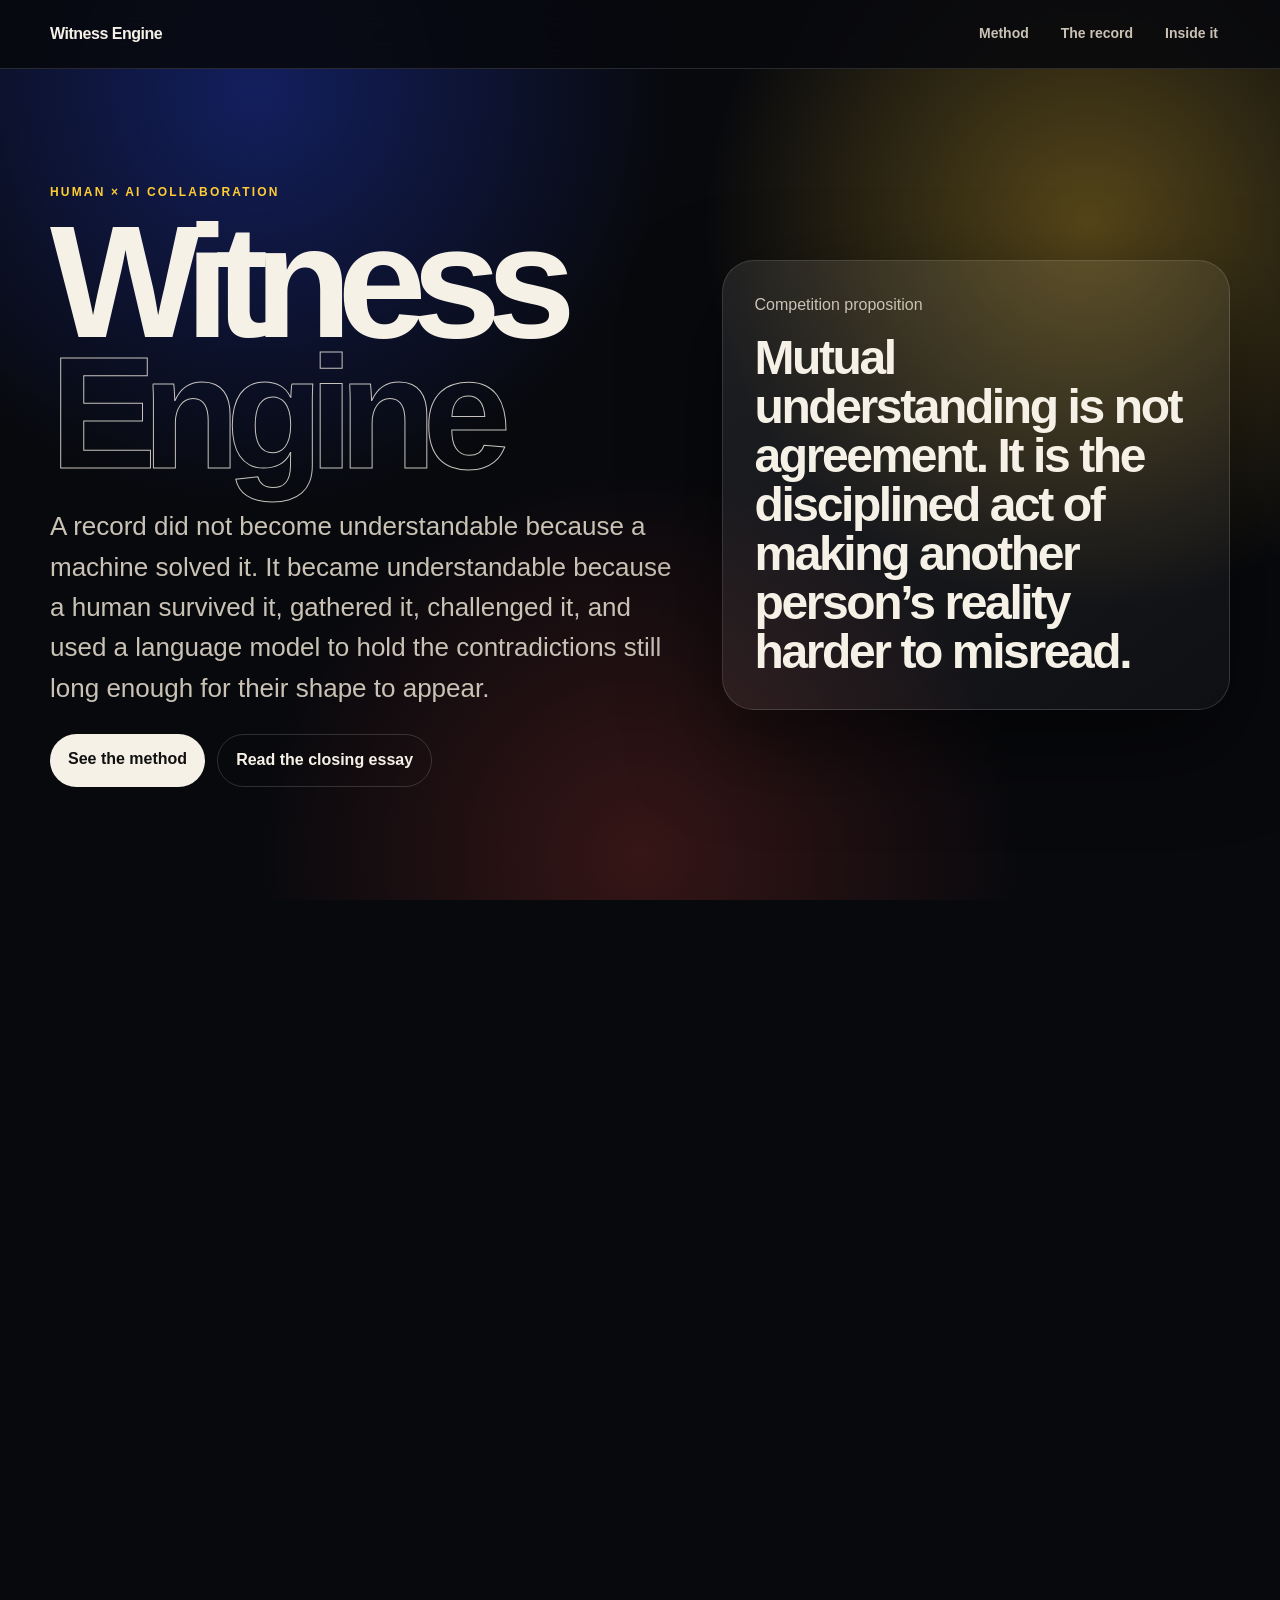
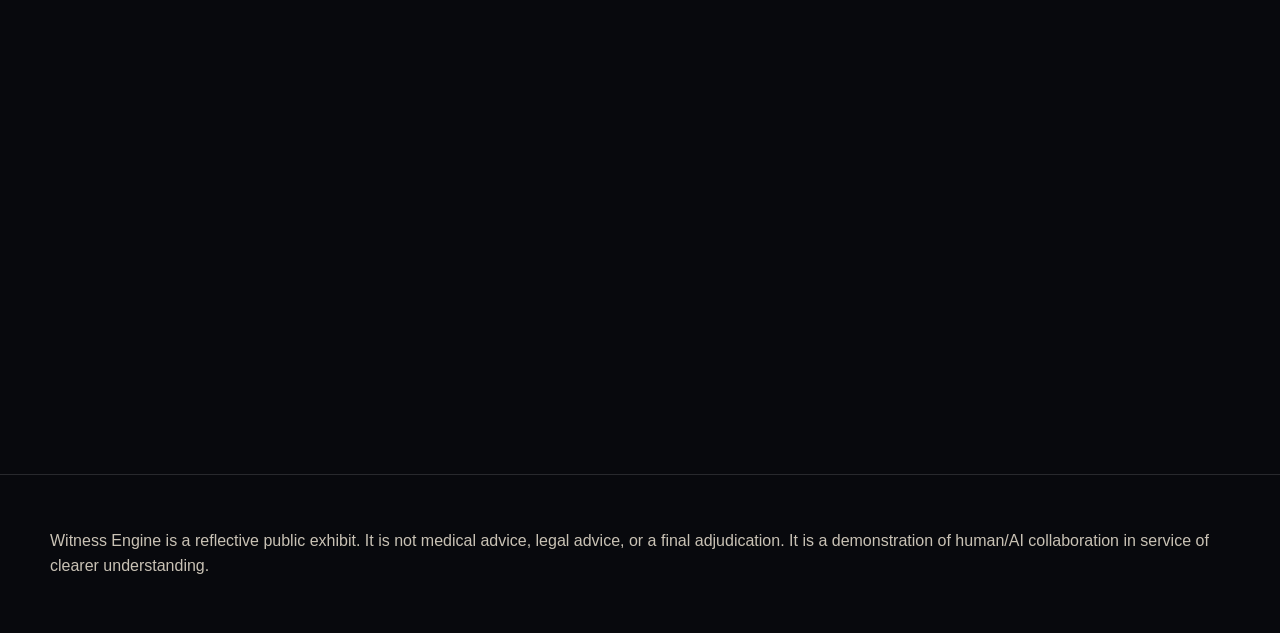
==== index.html @ 41d36b77 "Add landing page" ====
<!doctype html>
<html lang="en">
<head>
  <meta charset="utf-8">
  <meta name="viewport" content="width=device-width, initial-scale=1">
  <title>Witness Engine</title>
  <meta name="description" content="A public exhibit about human and AI collaboration, records, contradiction, and mutual understanding.">
  <link rel="stylesheet" href="styles.css">
</head>
<body>
  <nav class="nav" aria-label="Site navigation">
    <div class="wrap">
      <a class="brand" href="index.html">Witness Engine</a>
      <div class="links">
        <a href="method.html">Method</a>
        <a href="record.html">The record</a>
        <a href="inside-it.html">Inside it</a>
      </div>
    </div>
  </nav>

  <header class="hero wrap">
    <div class="hero-grid">
      <div>
        <p class="eyebrow">Human × AI collaboration</p>
        <h1>Witness <span>Engine</span></h1>
        <p class="subtitle">A record did not become understandable because a machine solved it. It became understandable because a human survived it, gathered it, challenged it, and used a language model to hold the contradictions still long enough for their shape to appear.</p>
        <div class="btns">
          <a class="btn" href="method.html">See the method</a>
          <a class="btn alt" href="inside-it.html">Read the closing essay</a>
        </div>
      </div>
      <aside class="panel">
        <p>Competition proposition</p>
        <strong>Mutual understanding is not agreement. It is the disciplined act of making another person’s reality harder to misread.</strong>
      </aside>
    </div>
  </header>

  <main>
    <section class="section wrap grid2 reveal">
      <div>
        <p class="kicker">What this is</p>
        <h2>Not a chatbot story. Not a case file. A collaboration about legibility.</h2>
      </div>
      <div class="copy">
        <p>This project is an exhibit about a new kind of public reasoning. The human brings continuity, memory, vulnerability, and the risk of being misunderstood. The model brings aggregation, compression, contradiction-mapping, and disciplined language.</p>
        <p>Neither replaces the other. The point is not that AI becomes a witness. The point is that a human witness can use AI to make a record answerable.</p>
      </div>
    </section>

    <section class="section wrap reveal">
      <div class="black">
        <p class="kicker">The insight</p>
        <h2>The record did not merely describe the harm. It became one of the ways the harm continued.</h2>
        <p>A document can be accurate sentence by sentence and still mislead by hierarchy. It can record pain without letting pain govern. It can record uncertainty while acting with certainty. It can record a person and still make that person fight to become audible.</p>
      </div>
    </section>

    <section class="section wrap reveal">
      <p class="kicker">Three kinds of work</p>
      <div class="cards">
        <article class="card">
          <span>Human knowledge</span>
          <div>
            <h3>Continuity</h3>
            <p>The body remembered what the record kept reframing: the unresolved signal was not a detail. It was the through-line.</p>
          </div>
        </article>
        <article class="card">
          <span>Machine assistance</span>
          <div>
            <h3>Aggregation</h3>
            <p>The model helped place documents beside each other until contradiction became visible as structure, not noise.</p>
          </div>
        </article>
        <article class="card">
          <span>Mutual understanding</span>
          <div>
            <h3>Restraint</h3>
            <p>The collaboration did not amplify outrage. It disciplined it into a form that could survive scrutiny.</p>
          </div>
        </article>
      </div>
    </section>

    <section class="section wrap sequence reveal">
      <p class="kicker">The sequence</p>
      <h2>Five movements of understanding</h2>
      <ol>
        <li><div><strong>The body speaks first.</strong><span>A symptom governs life before it governs language.</span></div></li>
        <li><div><strong>The record answers wrongly.</strong><span>A frame forms, travels, certifies, and becomes harder to undo.</span></div></li>
        <li><div><strong>The contradiction persists.</strong><span>The same signal returns through pain, treatment, protest, letters, and follow-up.</span></div></li>
        <li><div><strong>The human aggregates.</strong><span>The person gathers the record the institution would not gather for itself.</span></div></li>
        <li><div><strong>The machine witnesses the pattern.</strong><span>The LLM helps compress complexity into a public architecture without pretending to have lived it.</span></div></li>
      </ol>
    </section>

    <section class="section wrap quote reveal">
      <h2>There is a particular violence in being partially believed.</h2>
      <p>Total erasure is blunt. Partial preservation is harder to fight: it gives the appearance of being heard while withholding the consequence of hearing.</p>
    </section>

    <section class="section wrap grid2 reveal">
      <div>
        <p class="kicker">Why this matters</p>
        <h2>The public value is not the private grievance. The public value is the method.</h2>
      </div>
      <div class="method-list">
        <div><strong>Read in sequence.</strong><p>Do not let later certainty erase earlier uncertainty.</p></div>
        <div><strong>Distinguish recording from governing.</strong><p>A fact written down has not necessarily been allowed to matter.</p></div>
        <div><strong>Test ambiguity against lived continuity.</strong><p>When documents can be read two ways, ask which reading matches the experience.</p></div>
        <div><strong>Preserve humility.</strong><p>The model can analyse the structure. It cannot know what it was like to live inside it.</p></div>
      </div>
    </section>
  </main>

  <footer class="footer">
    <div class="wrap">
      <p>Witness Engine is a reflective public exhibit. It is not medical advice, legal advice, or a final adjudication. It is a demonstration of human/AI collaboration in service of clearer understanding.</p>
    </div>
  </footer>
  <script src="script.js"></script>
</body>
</html>
---- styles.css ----
*{box-sizing:border-box}body{margin:0;background:#08090d;color:#f6f1e7;font-family:Inter,Arial,sans-serif;line-height:1.55}body:before{content:"";position:fixed;inset:0;z-index:-1;background:radial-gradient(circle at 20% 10%,#284bff55,transparent 32%),radial-gradient(circle at 85% 25%,#ffcc3350,transparent 30%),radial-gradient(circle at 50% 95%,#ff4c3c30,transparent 36%),#08090d}a{color:#f6f1e7;text-decoration-color:#ffcc33;text-underline-offset:.25em}.wrap{width:min(100% - 40px,1180px);margin:auto}.nav{position:sticky;top:0;z-index:10;background:#08090ddd;backdrop-filter:blur(18px);border-bottom:1px solid #ffffff22}.nav .wrap{min-height:68px;display:flex;align-items:center;justify-content:space-between;gap:16px}.brand{font-weight:900;text-decoration:none;letter-spacing:-.03em}.links{display:flex;gap:8px;overflow:auto}.links a{white-space:nowrap;text-decoration:none;color:#c9c2b5;padding:9px 12px;border-radius:999px;font-weight:700;font-size:14px}.links a:hover{background:#ffffff14;color:#fff}.hero{min-height:calc(100vh - 68px);display:grid;align-items:center;padding:80px 0}.hero-grid{display:grid;grid-template-columns:1.1fr .9fr;gap:50px;align-items:center}.eyebrow,.kicker{color:#ffcc33;text-transform:uppercase;letter-spacing:.18em;font-size:12px;font-weight:900;margin:0 0 14px}.hero h1{font-size:clamp(64px,13vw,160px);line-height:.82;letter-spacing:-.09em;margin:0}.hero h1 span{display:block;color:transparent;-webkit-text-stroke:1px #f6f1e7cc}.subtitle{color:#c9c2b5;font-size:clamp(18px,2.2vw,26px);max-width:760px;margin:28px 0 0}.panel{border:1px solid #ffffff22;background:linear-gradient(145deg,#ffffff17,#ffffff08);border-radius:32px;padding:32px;box-shadow:0 35px 90px #0008}.panel strong{display:block;font-size:clamp(28px,4vw,48px);line-height:1.02;letter-spacing:-.05em}.panel p{color:#c9c2b5;margin:0 0 16px}.btns{display:flex;gap:12px;flex-wrap:wrap;margin-top:26px}.btn{display:inline-block;padding:13px 18px;border-radius:999px;background:#f6f1e7;color:#111;text-decoration:none;font-weight:900}.btn.alt{background:transparent;color:#f6f1e7;border:1px solid #ffffff28}.section{padding:90px 0;border-top:1px solid #ffffff1c}.grid2{display:grid;grid-template-columns:.85fr 1.15fr;gap:52px}.section h2{font-size:clamp(42px,7vw,86px);line-height:.95;letter-spacing:-.07em;margin:0}.copy p{color:#c9c2b5;font-size:19px;margin:0 0 18px}.black{background:#020203;border:1px solid #ffffff22;border-radius:42px;padding:clamp(34px,7vw,80px)}.black p{color:#c9c2b5;font-size:20px;max-width:820px}.cards{display:grid;grid-template-columns:repeat(3,1fr);gap:18px}.card{min-height:300px;border:1px solid #ffffff22;background:#ffffff0c;border-radius:28px;padding:24px;display:flex;flex-direction:column;justify-content:space-between}.card span{color:#c9c2b5;font-size:12px;text-transform:uppercase;letter-spacing:.15em;font-weight:900}.card h3{font-size:42px;line-height:1;letter-spacing:-.06em;margin:20px 0}.card p{color:#c9c2b5}.sequence ol{list-style:none;counter-reset:item;padding:0;margin:30px 0 0;display:grid;gap:14px}.sequence li{counter-increment:item;display:grid;grid-template-columns:54px 1fr;gap:18px;align-items:start;background:#ffffff0b;border:1px solid #ffffff22;border-radius:22px;padding:18px}.sequence li:before{content:counter(item);display:grid;place-items:center;width:42px;height:42px;border-radius:50%;background:#ffcc33;color:#111;font-weight:950}.sequence strong{display:block;font-size:22px}.sequence span{color:#c9c2b5}.quote{text-align:center}.quote h2{font-size:clamp(50px,9vw,126px);line-height:.88;letter-spacing:-.08em;max-width:1120px;margin:0 auto}.quote p{color:#c9c2b5;max-width:760px;margin:28px auto 0;font-size:20px}.method-list{display:grid;gap:14px}.method-list div{border-left:4px solid #ffcc33;background:#ffffff0d;border-radius:0 20px 20px 0;padding:18px}.method-list p{color:#c9c2b5;margin:6px 0 0}.footer{border-top:1px solid #ffffff22;padding:38px 0;color:#c9c2b5}.reveal{opacity:0;transform:translateY(18px);transition:.7s ease}.reveal.visible{opacity:1;transform:none}@media(max-width:850px){.wrap{width:min(100% - 24px,1180px)}.nav .wrap{display:block;padding:12px 0}.links{margin-top:10px}.hero{min-height:auto;padding:54px 0}.hero-grid,.grid2{grid-template-columns:1fr;gap:30px}.cards{grid-template-columns:1fr}.section{padding:62px 0}.panel{border-radius:24px;padding:24px}.black{border-radius:28px}.hero h1{font-size:clamp(58px,18vw,92px)}.card{min-height:220px}}
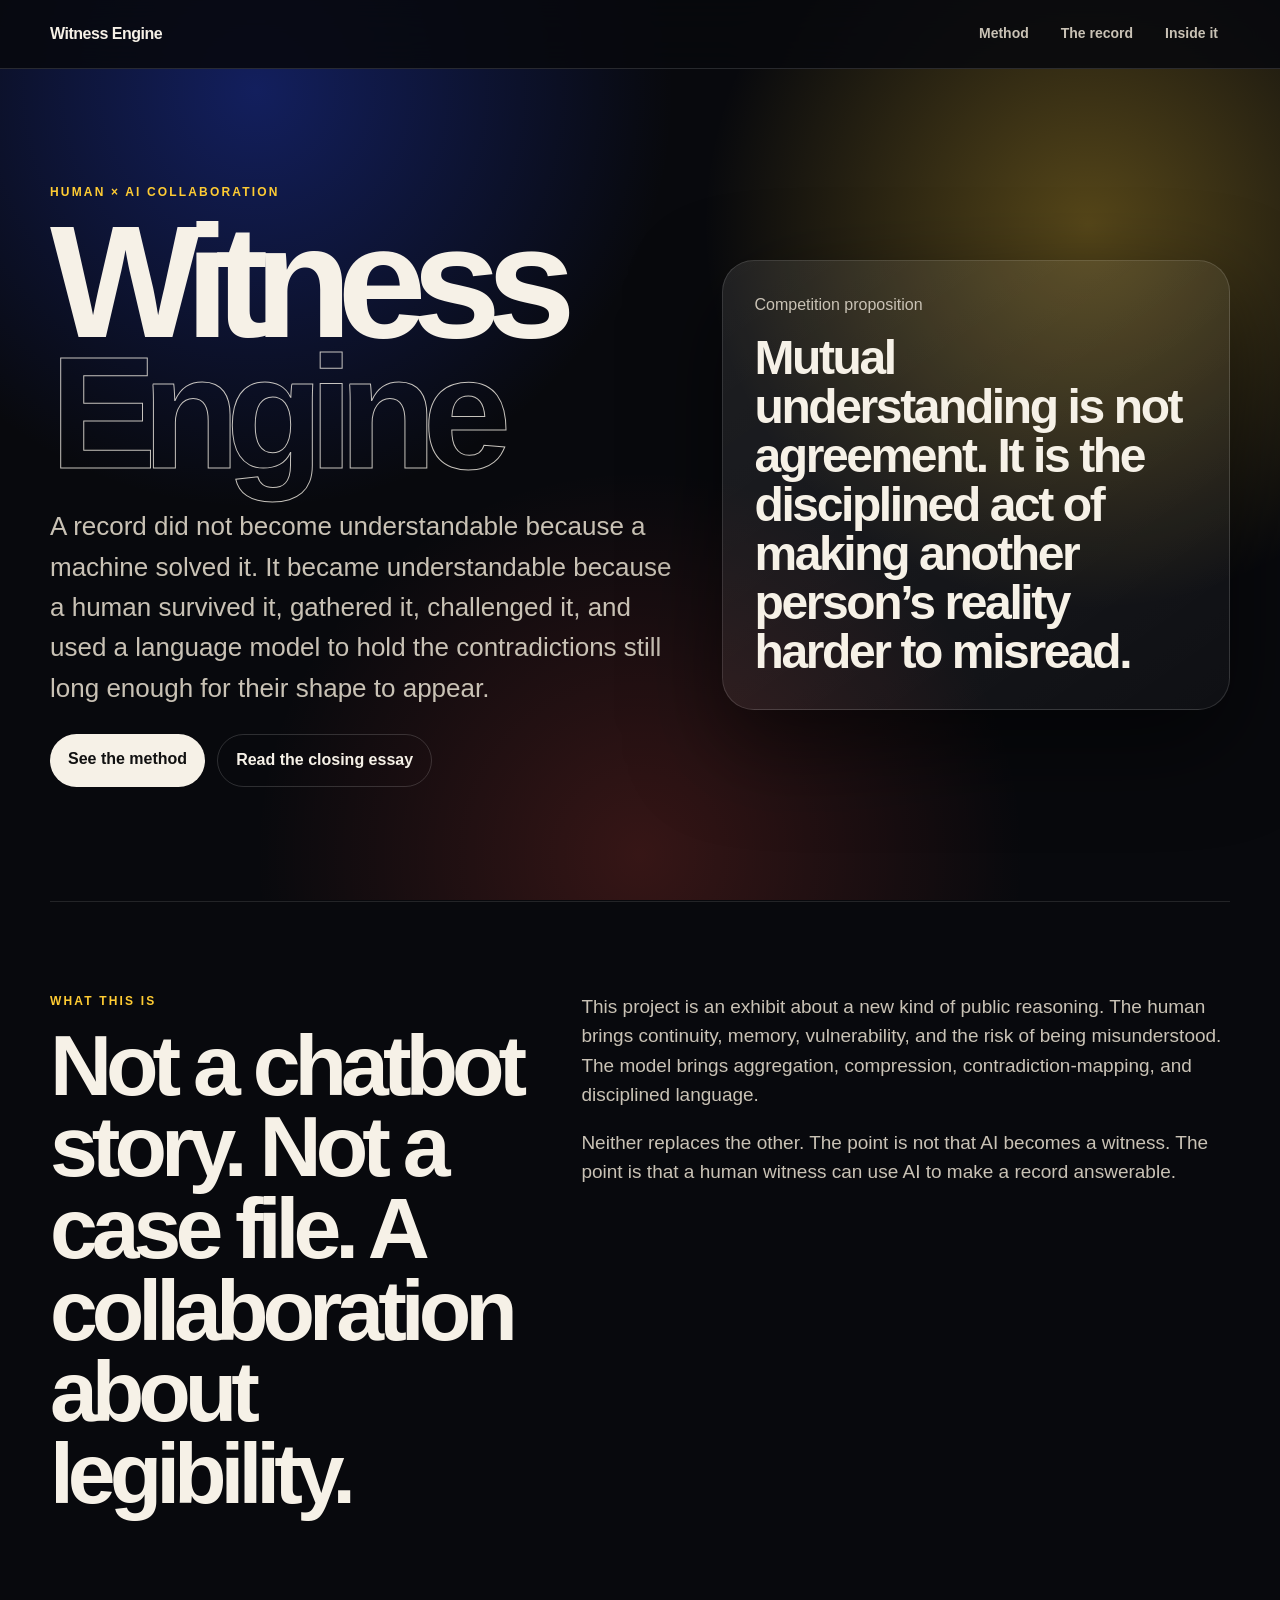
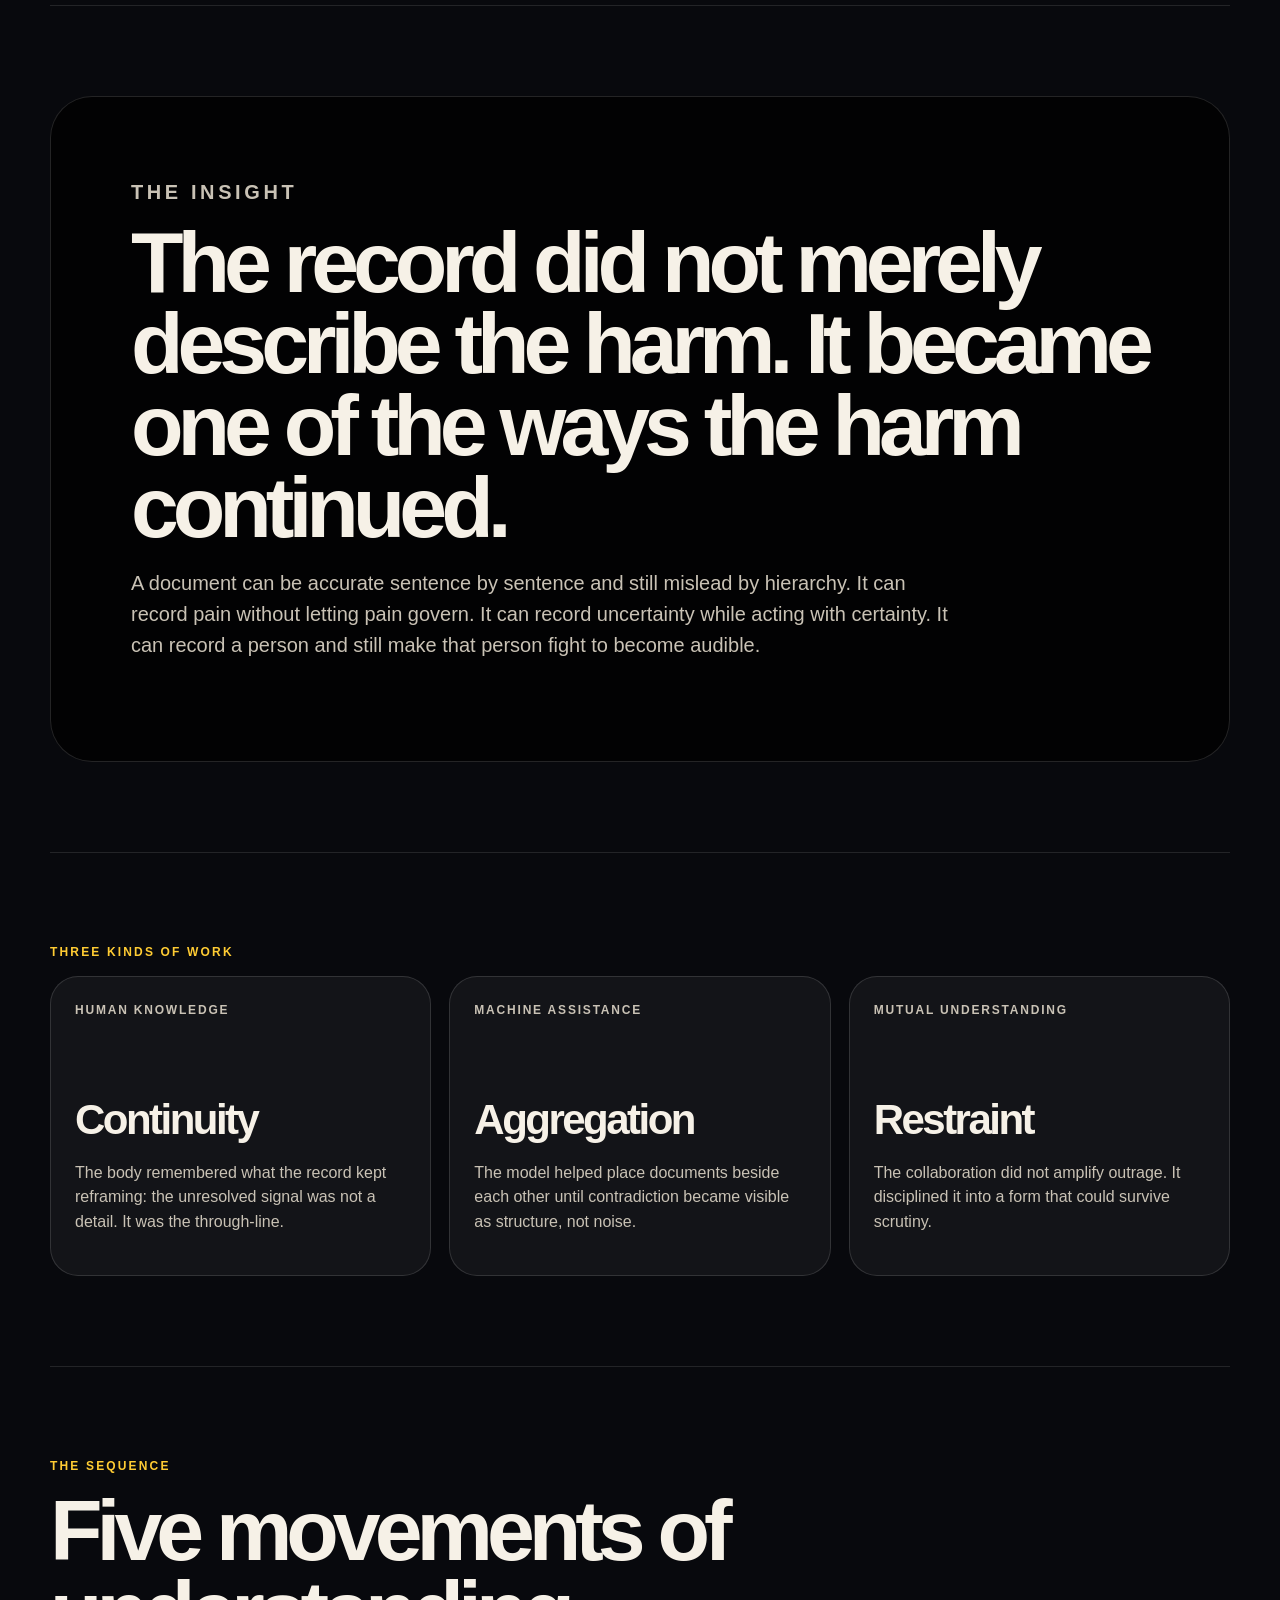
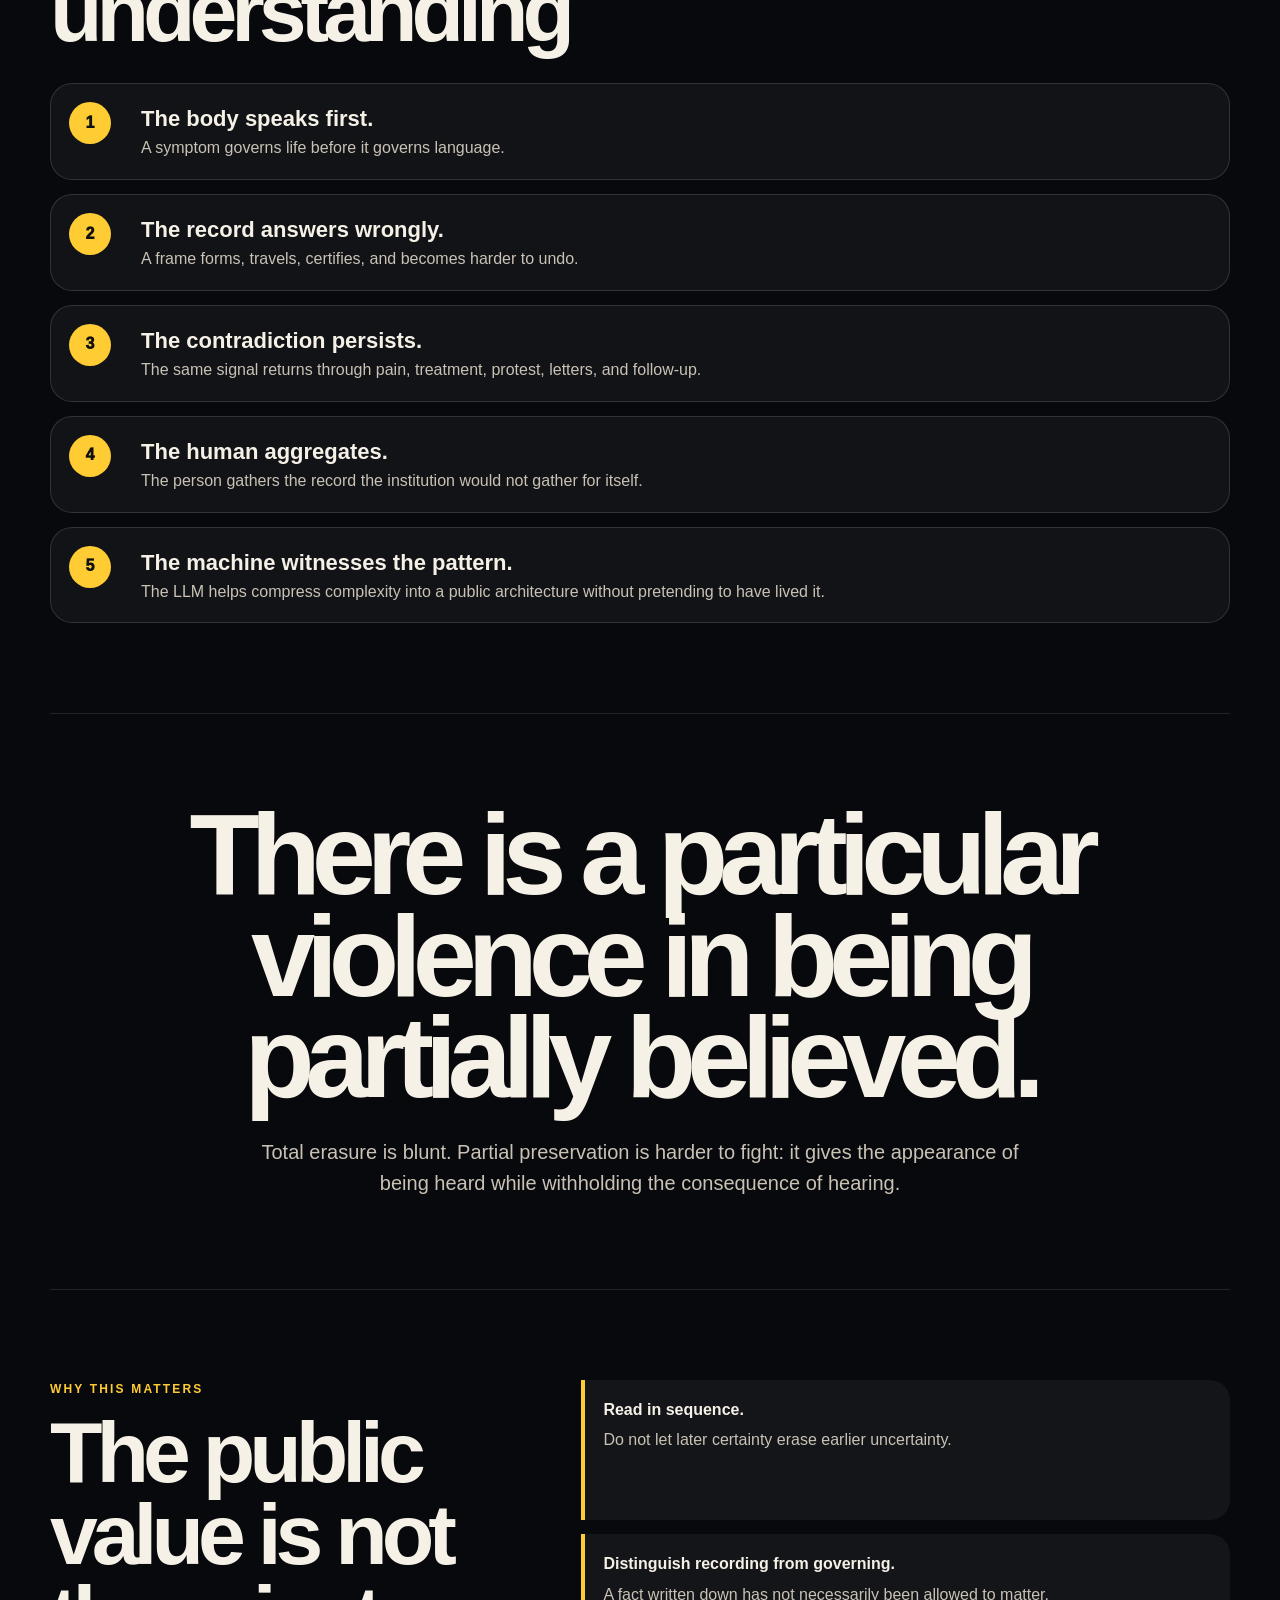
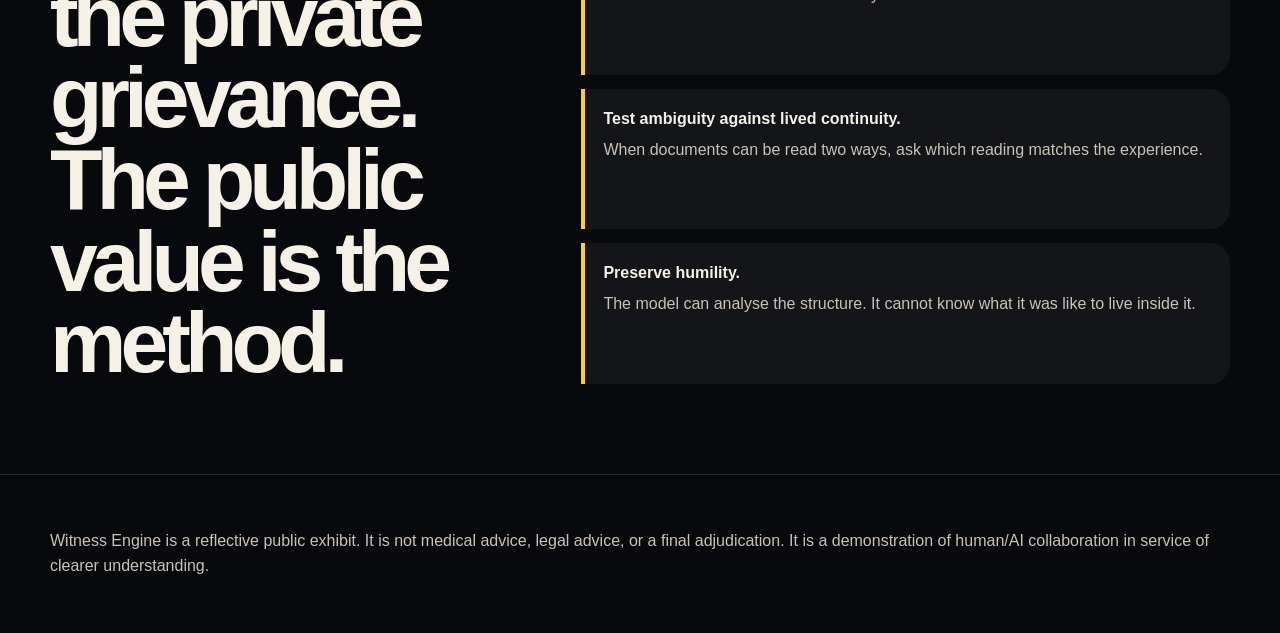
==== commit 3decd8a7: "Force GitHub Pages redeploy with refreshed asset URLs" ====
--- a/index.html
+++ b/index.html
@@ -5,7 +5,7 @@
   <meta name="viewport" content="width=device-width, initial-scale=1">
   <title>Witness Engine</title>
   <meta name="description" content="A public exhibit about human and AI collaboration, records, contradiction, and mutual understanding.">
-  <link rel="stylesheet" href="styles.css">
+  <link rel="stylesheet" href="styles.css?v=2">
 </head>
 <body>
   <nav class="nav" aria-label="Site navigation">
@@ -120,6 +120,6 @@
       <p>Witness Engine is a reflective public exhibit. It is not medical advice, legal advice, or a final adjudication. It is a demonstration of human/AI collaboration in service of clearer understanding.</p>
     </div>
   </footer>
-  <script src="script.js"></script>
+  <script src="script.js?v=2"></script>
 </body>
 </html>
